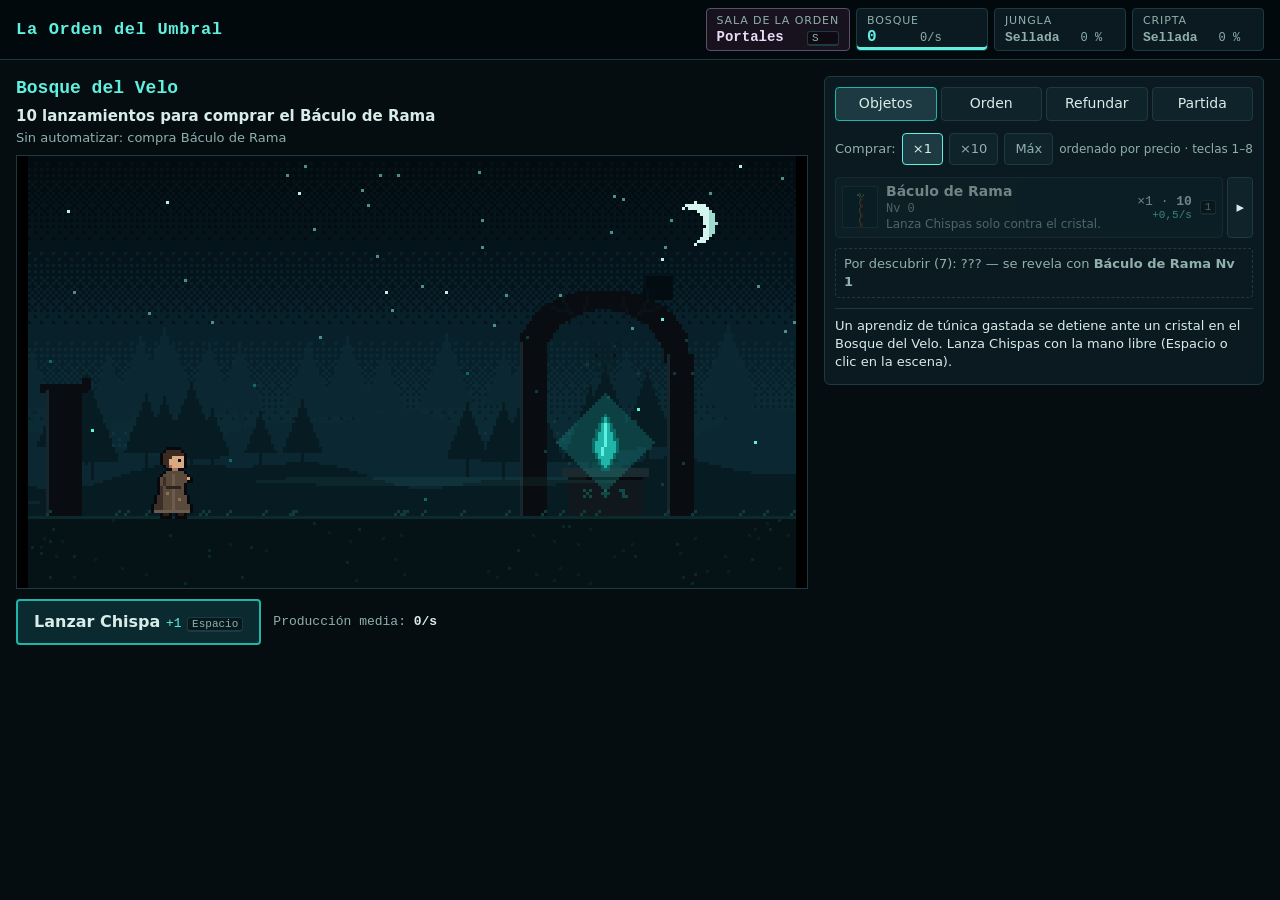
==== index.html @ 301f7c84 "La Orden del Umbral v0.2 en curso" ====
<!doctype html>
<html lang="es">
<head>
  <meta charset="utf-8">
  <meta name="viewport" content="width=device-width, initial-scale=1">
  <title>La Orden del Umbral</title>
  <link rel="stylesheet" href="css/style.css">
  <script defer src="js/config.js"></script>
  <script defer src="js/sim.js"></script>
  <script defer src="js/save.js"></script>
  <script defer src="js/art.js"></script>
  <script defer src="js/scene.js"></script>
  <script defer src="js/ui.js"></script>
  <script defer src="js/main.js"></script>
</head>
<body>
  <a class="skip" href="#shop">Saltar a la tienda</a>
  <header class="topbar">
    <h1 class="title">La Orden del Umbral</h1>
    <nav class="balances" aria-label="Vistas y saldos">
      <button type="button" class="bal bal-room" id="btn-room" aria-pressed="false">
        <span class="bal-name">Sala de la Orden</span><span class="bal-mana">Portales</span><kbd>S</kbd>
      </button>
      <button type="button" class="bal bal-forest" id="bal-forest"><span class="bal-name">Bosque</span><span class="bal-mana" id="mana-forest">0</span><span class="bal-rate" id="rate-forest">0/s</span></button>
      <button type="button" class="bal bal-jungle" id="bal-jungle"><span class="bal-name">Jungla</span><span class="bal-mana" id="mana-jungle">Sellada</span><span class="bal-rate" id="rate-jungle"></span></button>
      <button type="button" class="bal bal-crypt" id="bal-crypt"><span class="bal-name">Cripta</span><span class="bal-mana" id="mana-crypt">Sellada</span><span class="bal-rate" id="rate-crypt"></span></button>
      <div class="bal bal-echoes" id="bal-echoes" hidden><span class="bal-name">Ecos</span><span class="bal-mana" id="echoes">0</span></div>
    </nav>
  </header>

  <div class="notice" id="notice" hidden></div>

  <section class="room" id="room" hidden aria-label="Sala de la Orden">
    <div class="room-head">
      <h2>Sala de la Orden</h2>
      <p class="muted">Tus magos trabajan a la vez. Pulsa un portal para entrar en su zona; las compras se hacen dentro.</p>
    </div>
    <div class="portals" id="portals"></div>
  </section>

  <main class="layout" id="detail">
    <section class="stage" aria-label="Escena">
      <div class="zone-head">
        <h2 id="zone-name">Bosque del Velo</h2>
        <p class="goal" id="goal" aria-live="polite"></p>
        <p class="goal-sub" id="goal-sub"></p>
      </div>
      <div class="scene-wrap" id="scene-wrap">
        <canvas id="scene" width="256" height="144" tabindex="0" aria-label="Escena del juego. Pulsa Espacio para lanzar."></canvas>
        <div class="overlay" id="overlay" aria-hidden="true"></div>
        <div class="banner" id="banner" role="status" hidden></div>
        <button type="button" class="anomaly-btn" id="anomaly-btn" hidden>Disipar anomalía (A)</button>
      </div>
      <div class="stage-controls">
        <button type="button" class="cast" id="cast"><span id="cast-label">Lanzar Chispa</span> <small id="cast-gain">+1</small> <kbd>Espacio</kbd></button>
        <div class="zone-stats" id="zone-stats"></div>
      </div>
    </section>

    <aside class="shop" id="shop" aria-label="Tienda y opciones">
      <div class="tabs" role="tablist">
        <button type="button" role="tab" class="tab" data-panel="items" aria-selected="true">Objetos</button>
        <button type="button" role="tab" class="tab" data-panel="order" aria-selected="false">Orden</button>
        <button type="button" role="tab" class="tab" data-panel="prestige" aria-selected="false">Refundar</button>
        <button type="button" role="tab" class="tab" data-panel="game" aria-selected="false">Partida</button>
      </div>
      <div class="panel" id="panel-items" role="tabpanel">
        <div class="amounts" role="group" aria-label="Cantidad a comprar (tecla C)">
          <span>Comprar:</span>
          <button type="button" class="amt" data-amt="1">×1</button>
          <button type="button" class="amt" data-amt="10">×10</button>
          <button type="button" class="amt" data-amt="max">Máx</button>
          <span class="muted small">ordenado por precio · teclas 1–8</span>
        </div>
        <div id="items" class="items"></div>
      </div>
      <div class="panel" id="panel-order" role="tabpanel" hidden></div>
      <div class="panel" id="panel-prestige" role="tabpanel" hidden></div>
      <div class="panel" id="panel-game" role="tabpanel" hidden>
        <h3>Guardado</h3>
        <p class="muted" id="save-status">La partida se guarda sola en este navegador.</p>
        <div class="row">
          <button type="button" id="btn-save">Guardar ahora</button>
          <button type="button" id="btn-export">Exportar JSON</button>
          <button type="button" id="btn-copy">Copiar al portapapeles</button>
        </div>
        <div class="row" id="backup-row" hidden>
          <span class="muted">Copia de tu guardado v0.1 previa a la actualización:</span>
          <button type="button" id="btn-backup">Exportar copia v0.1</button>
        </div>
        <label class="block" for="import-text">Importar partida (pega el JSON o elige un archivo):</label>
        <textarea id="import-text" rows="4" spellcheck="false"></textarea>
        <div class="row">
          <input type="file" id="import-file" accept=".json,application/json">
          <button type="button" id="btn-import">Validar e importar</button>
        </div>
        <p class="muted" id="import-msg" role="status"></p>
        <h3>Accesibilidad</h3>
        <label class="check"><input type="checkbox" id="opt-reduced"> Movimiento reducido</label>
        <h3>Teclado</h3>
        <ul class="keys">
          <li><kbd>Espacio</kbd> lanzar con la mano libre (Chispa, marca de raíz, sello)</li>
          <li><kbd>1</kbd>–<kbd>8</kbd> comprar la entrada con ese número (se ve en cada fila)</li>
          <li><kbd>C</kbd> cambiar cantidad (×1 / ×10 / Máx)</li>
          <li><kbd>Z</kbd> siguiente zona · <kbd>S</kbd> Sala de la Orden</li>
          <li><kbd>A</kbd> disipar anomalía</li>
        </ul>
        <h3>Empezar desde cero</h3>
        <p class="muted">Distinto de refundar: borra también los Ecos y los talentos.</p>
        <button type="button" class="danger" id="btn-wipe">Empezar desde cero…</button>
      </div>
      <div class="log" id="log" aria-live="polite"></div>
    </aside>
  </main>

  <dialog id="modal">
    <form method="dialog">
      <div id="modal-body"></div>
      <div class="row modal-actions" id="modal-actions"></div>
    </form>
  </dialog>
  <noscript>Este juego necesita JavaScript.</noscript>
</body>
</html>
---- css/style.css ----
/* La Orden del Umbral — estilos (sin fuentes remotas) */
:root {
  --bg: #050d11; --panel: #0b1a20; --panel2: #0f232b; --line: #1d3a42;
  --text: #d8ece8; --muted: #8fb0ab;
  --teal: #5ff0e0; --teal-d: #1fb5a8; --amber: #f0a63a; --amber-l: #ffd98a; --acid: #b6f03a; --acid-d: #5f8f1a;
  --violet: #3a2850; --danger: #ff7a6b; --focus: #ffe27a;
  --accent: var(--teal); --accent-d: var(--teal-d);
  --mono: ui-monospace, "Cascadia Mono", Consolas, "Courier New", monospace;
  --sans: system-ui, "Segoe UI", Roboto, sans-serif;
}
* { box-sizing: border-box; }
[hidden] { display: none !important; }
html, body { margin: 0; }
body { background: var(--bg); color: var(--text); font: 15px/1.4 var(--sans); min-height: 100vh; }
body.zone-crypt { --panel: #160f20; --panel2: #1d1429; --line: #3a2850; --accent: var(--amber-l); --accent-d: var(--amber); }
body.zone-jungle { --panel: #0b170c; --panel2: #102010; --line: #24401e; --accent: var(--acid); --accent-d: var(--acid-d); }
button, input, textarea, select { font: inherit; color: inherit; }
button { background: var(--panel2); border: 1px solid var(--line); border-radius: 4px; padding: 6px 10px; cursor: pointer; }
button:hover:not(:disabled) { border-color: var(--accent-d); }
button:disabled { opacity: .5; cursor: not-allowed; }
:focus-visible { outline: 3px solid var(--focus); outline-offset: 2px; }
kbd { font: 11px var(--mono); border: 1px solid var(--line); border-bottom-width: 2px; border-radius: 3px; padding: 0 4px; background: #0006; color: var(--muted); }
.skip { position: absolute; left: -999px; top: 0; background: var(--focus); color: #000; padding: 6px; z-index: 50; }
.skip:focus { left: 8px; }
.muted { color: var(--muted); }
.small { font-size: 12px; }
.row { display: flex; flex-wrap: wrap; gap: 8px; align-items: center; margin: 6px 0; }
.block { display: block; margin-top: 10px; }
h3 { font-size: 14px; margin: 16px 0 6px; color: var(--accent); letter-spacing: .03em; }

/* Barra superior: vista y saldos siempre visibles */
.topbar { position: sticky; top: 0; z-index: 20; display: flex; flex-wrap: wrap; align-items: center; gap: 8px 16px; padding: 8px 16px; background: #03090cf2; border-bottom: 1px solid #1d3a42; }
.title { font-size: 17px; margin: 0; color: var(--teal); font-family: var(--mono); letter-spacing: .04em; }
.balances { display: flex; flex-wrap: wrap; gap: 6px; flex: 1; justify-content: flex-end; }
.bal { display: grid; grid-template-columns: auto auto; column-gap: 8px; align-items: baseline; padding: 4px 10px; border-radius: 4px; text-align: left; min-width: 132px; background: #0b1a20; border: 1px solid #1d3a42; }
.bal-name { grid-column: 1 / 3; font-size: 11px; text-transform: uppercase; letter-spacing: .08em; color: var(--muted); }
.bal-mana { font: 600 16px var(--mono); }
.bal-rate { font: 12px var(--mono); color: var(--muted); }
.bal-forest .bal-mana { color: var(--teal); }
.bal-jungle .bal-mana { color: var(--acid); }
.bal-crypt .bal-mana { color: var(--amber-l); }
.bal-room { border-color: #5b4f6a; background: #17121e; }
.bal-room .bal-mana { color: #e8dcf8; font-size: 14px; }
.bal-room[aria-pressed="true"] { box-shadow: inset 0 -3px 0 #e8dcf8; }
.bal-echoes { border: 1px solid #5b3f80; background: #1d1430; min-width: 0; }
.bal-echoes .bal-mana { color: #e6b8ff; }
.bal-forest.active { box-shadow: inset 0 -3px 0 var(--teal); }
.bal-jungle.active { box-shadow: inset 0 -3px 0 var(--acid); }
.bal-crypt.active { box-shadow: inset 0 -3px 0 var(--amber); }
.bal.locked .bal-mana { color: var(--muted); font-size: 13px; }
.notice { margin: 8px 16px 0; padding: 8px 12px; border: 1px solid var(--amber); background: #2a1a08; color: var(--amber-l); border-radius: 4px; }

/* Sala de la Orden */
.room { padding: 12px 16px 24px; max-width: 1500px; margin: 0 auto;
  background-color: #0c0a10;
  background-image: linear-gradient(#ffffff06 1px, transparent 1px), linear-gradient(90deg, #ffffff05 1px, transparent 1px), linear-gradient(#0c0a10, #16121c);
  background-size: 48px 24px, 48px 24px, 100% 100%; min-height: calc(100vh - 60px); }
.room-head h2 { margin: 4px 0; font: 600 18px var(--mono); color: #e8dcf8; }
.portals { display: grid; gap: 16px; grid-template-columns: repeat(auto-fit, minmax(300px, 1fr)); margin-top: 12px; align-items: start; }
.portals[data-count="1"] { grid-template-columns: minmax(300px, 1fr); }
.portal { background: #141019; border: 1px solid #2a2430; border-radius: 6px; padding: 8px; text-align: center; }
.portal-btn { padding: 0; border: 0; background: none; display: block; width: 100%; line-height: 0; cursor: pointer; }
.portal-btn:hover .portal-cv { filter: brightness(1.12); }
.portal-cv { image-rendering: pixelated; image-rendering: crisp-edges; display: block; margin: 0 auto; }
.portal-info { text-align: left; padding: 6px 4px 0; }
.portal-info h3 { margin: 0 0 2px; font: 600 15px var(--mono); }
.portal-forest h3 { color: var(--teal); }
.portal-jungle h3 { color: var(--acid); }
.portal-crypt h3 { color: var(--amber-l); }
.portal-info p { margin: 1px 0; font-size: 13px; color: var(--muted); }
.portal-info p b { color: var(--text); font-family: var(--mono); }
.portal-locked { display: flex; align-items: center; min-height: 120px; border-style: dashed; }
.portal-sealed p { margin: 4px 0; color: var(--muted); font-size: 13px; text-align: left; }
@media (max-width: 700px) { .portals { grid-template-columns: 1fr; } }

/* Vista detallada: escena junto a la tienda */
.layout { display: grid; grid-template-columns: minmax(0, 1fr) minmax(340px, 440px); gap: 16px; padding: 16px; max-width: 1500px; margin: 0 auto; align-items: start; }
@media (max-width: 960px) {
  .layout { grid-template-columns: minmax(0, 1fr); padding: 12px 16px; }
  .zone-stats { min-width: 0; }
  .tab { font-size: 13px; padding: 6px 2px; }
  .banner { font-size: 12px; padding: 4px 8px; top: 4%; }
  .floater { font-size: 11px; }
  .floater.big { font-size: 13px; }
}
@media (max-width: 700px) {
  .bal { min-width: 0; flex: 1 1 40%; }
  .title { font-size: 15px; width: 100%; }
}
.stage, .shop { min-width: 0; }
.zone-head h2 { margin: 0; font-size: 18px; font-family: var(--mono); color: var(--accent); }
.goal { margin: 4px 0 0; font-weight: 600; }
.goal-sub { margin: 2px 0 8px; color: var(--muted); font-size: 13px; min-height: 1.4em; }
.scene-wrap { position: relative; width: 100%; line-height: 0; background: #000; border: 1px solid var(--line); }
#scene { display: block; margin: 0 auto; image-rendering: pixelated; image-rendering: crisp-edges; cursor: pointer; }
.overlay { position: absolute; inset: 0; pointer-events: none; overflow: hidden; line-height: 1.2; }
.floater { position: absolute; transform: translate(-50%, 0); font: 700 14px var(--mono); color: var(--teal); text-shadow: 0 1px 0 #000, 0 0 4px #000; animation: rise 1.4s ease-out forwards; white-space: nowrap; }
.floater.big { font-size: 17px; }
.floater.amber { color: var(--amber-l); }
.floater.teal { color: var(--teal); }
.floater.acid { color: var(--acid); }
.floater.violet { color: #e6b8ff; }
@keyframes rise { from { opacity: 1; margin-top: 0; } 70% { opacity: 1; } to { opacity: 0; margin-top: -28px; } }
.banner { position: absolute; left: 50%; top: 8%; transform: translateX(-50%); background: #000c; border: 1px solid var(--accent-d); color: var(--text); padding: 8px 14px; font: 600 15px/1.3 var(--sans); text-align: center; border-radius: 4px; max-width: 90%; }
.banner strong { color: var(--accent); }
.anomaly-btn { position: absolute; right: 8px; bottom: 8px; line-height: 1.2; background: #2b1846; border-color: #b57bff; color: #f0dcff; }
.stage-controls { display: flex; flex-wrap: wrap; gap: 12px; align-items: center; margin-top: 10px; }
.cast { font-size: 16px; font-weight: 600; padding: 10px 16px; border: 2px solid var(--accent-d); background: #0b2a2f; }
body.zone-crypt .cast { background: #2a1a10; }
body.zone-jungle .cast { background: #14260c; }
.cast small { font: 13px var(--mono); color: var(--accent); }
.zone-stats { font: 13px/1.5 var(--mono); color: var(--muted); flex: 1; min-width: 240px; }
.zone-stats b { color: var(--text); font-weight: 600; }

/* Tienda */
.shop { background: var(--panel); border: 1px solid var(--line); border-radius: 6px; padding: 10px; position: sticky; top: 64px; max-height: calc(100vh - 76px); overflow: auto; }
@media (max-width: 960px) { .shop { position: static; max-height: none; } }
.tabs { display: flex; gap: 4px; margin-bottom: 8px; }
.tab { flex: 1; padding: 6px 4px; font-size: 14px; }
.tab[aria-selected="true"] { background: var(--line); border-color: var(--accent-d); }
.tab .dot { display: inline-block; width: 7px; height: 7px; border-radius: 50%; background: var(--amber); margin-left: 4px; vertical-align: middle; }
.amounts { display: flex; flex-wrap: wrap; align-items: center; gap: 6px; margin-bottom: 8px; font-size: 13px; color: var(--muted); position: sticky; top: -10px; background: var(--panel); padding: 4px 0; z-index: 2; }
.amt[aria-pressed="true"] { background: var(--line); border-color: var(--accent); color: var(--text); }

.items { display: flex; flex-direction: column; gap: 4px; }
.irow { display: grid; grid-template-columns: 1fr auto; gap: 0 4px; }
.irow .buy { display: grid; grid-template-columns: 36px minmax(0, 1fr) auto auto; gap: 8px; align-items: center; text-align: left; padding: 4px 6px; }
.irow .buy.ok { border-color: var(--accent-d); }
.irow.done .buy { opacity: .6; }
.irow .icon { width: 36px; height: 42px; image-rendering: pixelated; background: #000; border: 1px solid var(--line); }
.irow .nm { display: flex; flex-direction: column; min-width: 0; }
.irow .name { font-weight: 600; font-size: 14px; }
.irow .lvl { font: 12px var(--mono); color: var(--muted); }
.irow .eff { font-size: 12px; color: var(--muted); overflow: hidden; text-overflow: ellipsis; white-space: nowrap; }
.irow .price { display: flex; flex-direction: column; align-items: flex-end; text-align: right; }
.irow .cost { font: 13px var(--mono); }
.irow .gain { font: 11px var(--mono); color: var(--accent); max-width: 160px; }
.irow .key { align-self: center; }
.irow .more { padding: 4px 8px; }
.irow .detail { grid-column: 1 / 3; font-size: 13px; background: #0006; border-left: 3px solid var(--accent-d); padding: 4px 8px; margin: 2px 0 4px; }
.irow .detail p { margin: 3px 0; }
.next { color: var(--amber-l); }
.discover { font-size: 13px; color: var(--muted); border: 1px dashed var(--line); padding: 6px 8px; border-radius: 4px; margin: 6px 0 0; }
.pay-forest { color: var(--teal) !important; }
.pay-jungle { color: var(--acid) !important; }
.pay-crypt { color: var(--amber-l) !important; }

.card { background: var(--panel2); border: 1px solid var(--line); border-radius: 5px; padding: 8px; margin-bottom: 8px; }
.card.locked { opacity: .75; }
.card h4 { margin: 0; font-size: 15px; display: flex; justify-content: space-between; gap: 6px; }
.card h4 .lvl { font: 13px var(--mono); color: var(--muted); }
.card .eff { font-size: 13px; color: var(--muted); margin: 2px 0; }
.card .next { font-size: 13px; margin: 2px 0 4px; }
.buy.wide { display: flex; justify-content: space-between; align-items: center; width: 100%; gap: 8px; }
.buy.wide .cost { font: 600 14px var(--mono); }
.buy.wide .pay, .buy.wide .gain { font-size: 11px; color: var(--muted); }
.buy.ok { border-color: var(--accent-d); }
.explain { font-size: 13px; background: #0006; border-left: 3px solid var(--accent-d); padding: 6px 8px; margin: 4px 0 6px; }
.list { margin: 4px 0; padding-left: 18px; font-size: 13px; }
.bar { height: 6px; background: #0008; border-radius: 3px; overflow: hidden; }
.bar i { display: block; height: 100%; background: #b57bff; }
.big-num { font: 700 22px var(--mono); color: #e6b8ff; }
.danger { border-color: var(--danger); color: var(--danger); }
.primary { border: 2px solid #b57bff; background: #2b1846; font-weight: 600; padding: 8px 14px; }
.check { display: flex; gap: 8px; align-items: center; }
.keys { margin: 0; padding-left: 18px; font-size: 13px; color: var(--muted); }
textarea { width: 100%; background: #0008; border: 1px solid var(--line); border-radius: 4px; font: 12px var(--mono); padding: 6px; }
.log { margin-top: 10px; border-top: 1px solid var(--line); padding-top: 6px; font-size: 13px; max-height: 160px; overflow: auto; }
.log p { margin: 2px 0; color: var(--muted); }
.log p:first-child { color: var(--text); }
dialog { background: #0b1a20; color: var(--text); border: 1px solid #1d3a42; border-radius: 6px; max-width: min(580px, calc(100vw - 32px)); padding: 16px; }
dialog::backdrop { background: #000a; }
dialog h2 { margin-top: 0; font-size: 18px; color: var(--teal); }
.modal-actions { justify-content: flex-end; margin-top: 14px; }
body.reduced .floater { animation: fade 1s ease-out forwards; }
@keyframes fade { from { opacity: 1; } to { opacity: 0; } }
@media (max-width: 700px) {
  .irow .buy { grid-template-columns: 30px minmax(0, 1fr) auto; }
  .irow .icon { width: 30px; height: 35px; }
  .irow .key, .irow .eff { display: none; }
  .irow .gain { max-width: 130px; }
}
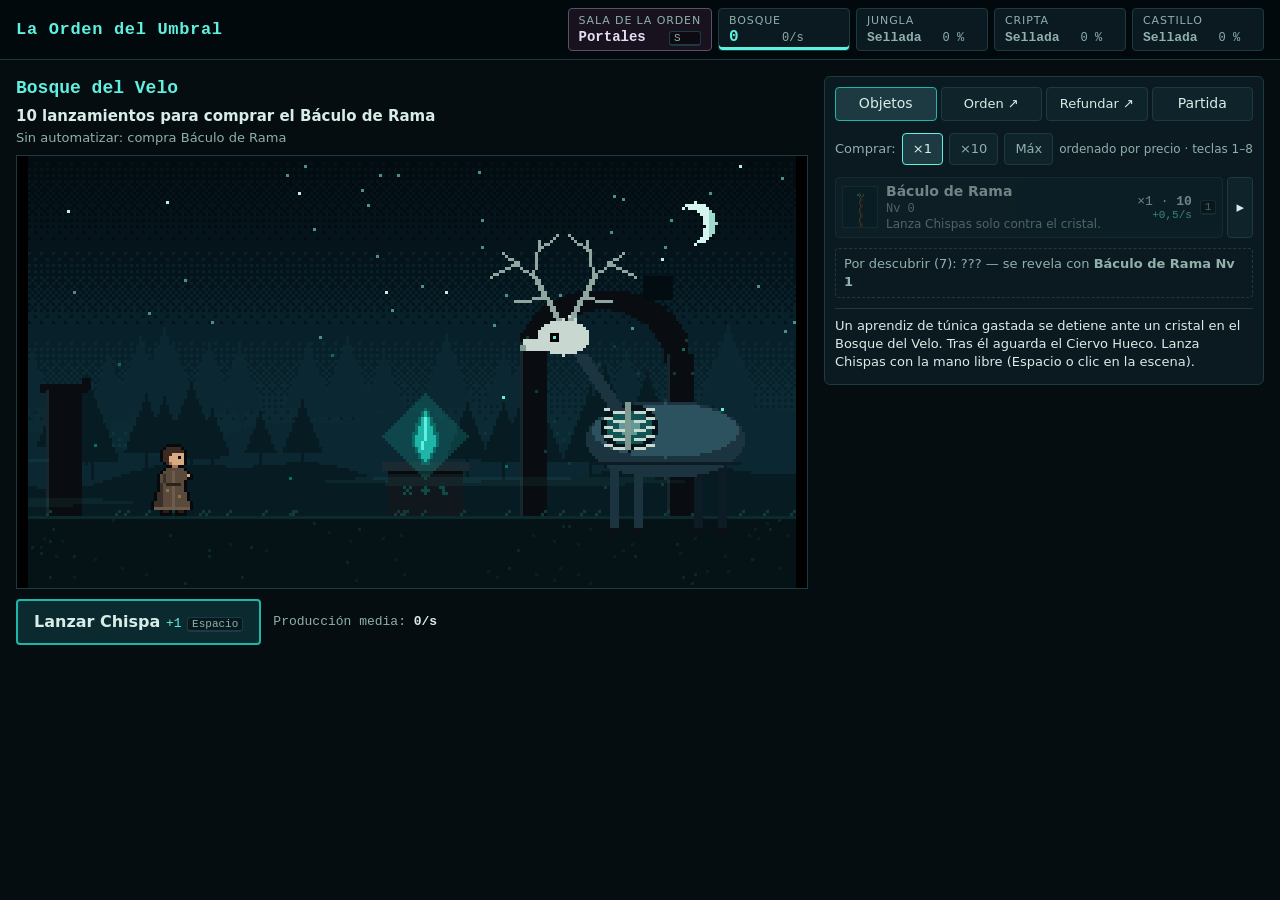
==== commit 7cee8efb: "La Orden del Umbral v0.3" ====
--- a/index.html
+++ b/index.html
@@ -9,109 +9,139 @@
   <script defer src="js/sim.js"></script>
   <script defer src="js/save.js"></script>
   <script defer src="js/art.js"></script>
+  <script defer src="js/bosses.js"></script>
   <script defer src="js/scene.js"></script>
   <script defer src="js/ui.js"></script>
   <script defer src="js/main.js"></script>
 </head>
 <body>
-  <a class="skip" href="#shop">Saltar a la tienda</a>
+  <a class="skip" href="#main-content">Saltar al contenido</a>
   <header class="topbar">
     <h1 class="title">La Orden del Umbral</h1>
-    <nav class="balances" aria-label="Vistas y saldos">
+    <nav class="balances" id="balances" aria-label="Vistas y saldos">
       <button type="button" class="bal bal-room" id="btn-room" aria-pressed="false">
-        <span class="bal-name">Sala de la Orden</span><span class="bal-mana">Portales</span><kbd>S</kbd>
+        <span class="bal-name">Sala de la Orden</span><span class="bal-mana" id="room-label">Portales</span><kbd>S</kbd>
       </button>
-      <button type="button" class="bal bal-forest" id="bal-forest"><span class="bal-name">Bosque</span><span class="bal-mana" id="mana-forest">0</span><span class="bal-rate" id="rate-forest">0/s</span></button>
-      <button type="button" class="bal bal-jungle" id="bal-jungle"><span class="bal-name">Jungla</span><span class="bal-mana" id="mana-jungle">Sellada</span><span class="bal-rate" id="rate-jungle"></span></button>
-      <button type="button" class="bal bal-crypt" id="bal-crypt"><span class="bal-name">Cripta</span><span class="bal-mana" id="mana-crypt">Sellada</span><span class="bal-rate" id="rate-crypt"></span></button>
+      <!-- los saldos de cada zona se generan desde config.js -->
       <div class="bal bal-echoes" id="bal-echoes" hidden><span class="bal-name">Ecos</span><span class="bal-mana" id="echoes">0</span></div>
     </nav>
   </header>
 
   <div class="notice" id="notice" hidden></div>
 
-  <section class="room" id="room" hidden aria-label="Sala de la Orden">
-    <div class="room-head">
-      <h2>Sala de la Orden</h2>
-      <p class="muted">Tus magos trabajan a la vez. Pulsa un portal para entrar en su zona; las compras se hacen dentro.</p>
-    </div>
-    <div class="portals" id="portals"></div>
-  </section>
-
-  <main class="layout" id="detail">
-    <section class="stage" aria-label="Escena">
-      <div class="zone-head">
-        <h2 id="zone-name">Bosque del Velo</h2>
-        <p class="goal" id="goal" aria-live="polite"></p>
-        <p class="goal-sub" id="goal-sub"></p>
+  <div id="main-content">
+    <section class="room" id="room" hidden aria-label="Sala de la Orden">
+      <div class="room-head">
+        <h2>Sala de la Orden</h2>
+        <div class="room-tabs" role="tablist" aria-label="Espacios de la Sala">
+          <button type="button" role="tab" class="room-tab" id="tab-portals" data-room="portals" aria-selected="true" aria-controls="room-portals">Portales</button>
+          <button type="button" role="tab" class="room-tab" id="tab-table" data-room="table" aria-selected="false" aria-controls="room-table">Mesa Redonda <kbd>M</kbd></button>
+        </div>
+        <button type="button" class="ready-sign" id="ready-sign" hidden>✦ La Orden puede refundarse: ir a la Mesa</button>
+        <button type="button" class="back-btn" id="room-back" hidden></button>
       </div>
-      <div class="scene-wrap" id="scene-wrap">
-        <canvas id="scene" width="256" height="144" tabindex="0" aria-label="Escena del juego. Pulsa Espacio para lanzar."></canvas>
-        <div class="overlay" id="overlay" aria-hidden="true"></div>
-        <div class="banner" id="banner" role="status" hidden></div>
-        <button type="button" class="anomaly-btn" id="anomaly-btn" hidden>Disipar anomalía (A)</button>
+      <div id="room-portals" role="tabpanel" aria-labelledby="tab-portals">
+        <p class="muted small">Tus magos trabajan a la vez. Pulsa un portal para entrar en su zona; las compras de objetos se hacen dentro.</p>
+        <div class="portals" id="portals"></div>
       </div>
-      <div class="stage-controls">
-        <button type="button" class="cast" id="cast"><span id="cast-label">Lanzar Chispa</span> <small id="cast-gain">+1</small> <kbd>Espacio</kbd></button>
-        <div class="zone-stats" id="zone-stats"></div>
+      <div id="room-table" role="tabpanel" aria-labelledby="tab-table" hidden>
+        <div class="table-layout">
+          <div class="table-scene"><canvas id="table-cv" width="256" height="144" aria-label="Mesa Redonda con los magos despertados"></canvas>
+            <div class="echo-summary" id="echo-summary" aria-live="polite"></div>
+          </div>
+          <div class="table-panels">
+            <nav class="table-nav" aria-label="Secciones de la Mesa">
+              <a href="#mesa-refundar">Refundar</a> · <a href="#mesa-orden">Mejoras de la Orden</a> · <a href="#mesa-talentos">Talentos</a> · <a href="#mesa-hazanas">Hazañas y dominios</a>
+            </nav>
+            <section id="mesa-refundar" aria-label="Refundar la Orden"></section>
+            <section id="mesa-orden" aria-label="Mejoras de la Orden"></section>
+            <section id="mesa-talentos" aria-label="Talentos permanentes"></section>
+            <section id="mesa-hazanas" aria-label="Hazañas y dominios"></section>
+          </div>
+        </div>
       </div>
     </section>
 
-    <aside class="shop" id="shop" aria-label="Tienda y opciones">
-      <div class="tabs" role="tablist">
-        <button type="button" role="tab" class="tab" data-panel="items" aria-selected="true">Objetos</button>
-        <button type="button" role="tab" class="tab" data-panel="order" aria-selected="false">Orden</button>
-        <button type="button" role="tab" class="tab" data-panel="prestige" aria-selected="false">Refundar</button>
-        <button type="button" role="tab" class="tab" data-panel="game" aria-selected="false">Partida</button>
-      </div>
-      <div class="panel" id="panel-items" role="tabpanel">
-        <div class="amounts" role="group" aria-label="Cantidad a comprar (tecla C)">
-          <span>Comprar:</span>
-          <button type="button" class="amt" data-amt="1">×1</button>
-          <button type="button" class="amt" data-amt="10">×10</button>
-          <button type="button" class="amt" data-amt="max">Máx</button>
-          <span class="muted small">ordenado por precio · teclas 1–8</span>
+    <main class="layout" id="detail">
+      <section class="stage" aria-label="Escena">
+        <div class="zone-head">
+          <h2 id="zone-name">Bosque del Velo</h2>
+          <p class="goal" id="goal" aria-live="polite"></p>
+          <p class="goal-sub" id="goal-sub"></p>
         </div>
-        <div id="items" class="items"></div>
-      </div>
-      <div class="panel" id="panel-order" role="tabpanel" hidden></div>
-      <div class="panel" id="panel-prestige" role="tabpanel" hidden></div>
-      <div class="panel" id="panel-game" role="tabpanel" hidden>
-        <h3>Guardado</h3>
-        <p class="muted" id="save-status">La partida se guarda sola en este navegador.</p>
-        <div class="row">
-          <button type="button" id="btn-save">Guardar ahora</button>
-          <button type="button" id="btn-export">Exportar JSON</button>
-          <button type="button" id="btn-copy">Copiar al portapapeles</button>
+        <div class="scene-wrap" id="scene-wrap">
+          <canvas id="scene" width="256" height="144" tabindex="0" aria-label="Escena del juego. Pulsa Espacio para lanzar."></canvas>
+          <div class="overlay" id="overlay" aria-hidden="true"></div>
+          <div class="banner" id="banner" role="status" hidden></div>
+          <button type="button" class="anomaly-btn" id="anomaly-btn" hidden>Disipar anomalía (A)</button>
         </div>
-        <div class="row" id="backup-row" hidden>
-          <span class="muted">Copia de tu guardado v0.1 previa a la actualización:</span>
-          <button type="button" id="btn-backup">Exportar copia v0.1</button>
+        <div class="stage-controls">
+          <button type="button" class="cast" id="cast"><span id="cast-label">Lanzar Chispa</span> <small id="cast-gain">+1</small> <kbd>Espacio</kbd></button>
+          <div class="zone-stats" id="zone-stats"></div>
         </div>
-        <label class="block" for="import-text">Importar partida (pega el JSON o elige un archivo):</label>
-        <textarea id="import-text" rows="4" spellcheck="false"></textarea>
-        <div class="row">
-          <input type="file" id="import-file" accept=".json,application/json">
-          <button type="button" id="btn-import">Validar e importar</button>
+      </section>
+
+      <aside class="shop" id="shop" aria-label="Tienda y opciones">
+        <div class="tabs" role="tablist">
+          <button type="button" role="tab" class="tab" data-panel="items" aria-selected="true">Objetos</button>
+          <button type="button" class="tab tab-link" data-table="mesa-orden">Orden ↗</button>
+          <button type="button" class="tab tab-link" data-table="mesa-refundar">Refundar ↗</button>
+          <button type="button" role="tab" class="tab" data-panel="game" aria-selected="false">Partida</button>
         </div>
-        <p class="muted" id="import-msg" role="status"></p>
-        <h3>Accesibilidad</h3>
-        <label class="check"><input type="checkbox" id="opt-reduced"> Movimiento reducido</label>
-        <h3>Teclado</h3>
-        <ul class="keys">
-          <li><kbd>Espacio</kbd> lanzar con la mano libre (Chispa, marca de raíz, sello)</li>
-          <li><kbd>1</kbd>–<kbd>8</kbd> comprar la entrada con ese número (se ve en cada fila)</li>
-          <li><kbd>C</kbd> cambiar cantidad (×1 / ×10 / Máx)</li>
-          <li><kbd>Z</kbd> siguiente zona · <kbd>S</kbd> Sala de la Orden</li>
-          <li><kbd>A</kbd> disipar anomalía</li>
-        </ul>
-        <h3>Empezar desde cero</h3>
-        <p class="muted">Distinto de refundar: borra también los Ecos y los talentos.</p>
-        <button type="button" class="danger" id="btn-wipe">Empezar desde cero…</button>
-      </div>
-      <div class="log" id="log" aria-live="polite"></div>
-    </aside>
-  </main>
+        <div class="panel" id="panel-items" role="tabpanel">
+          <div class="amounts" role="group" aria-label="Cantidad a comprar (tecla C)">
+            <span>Comprar:</span>
+            <button type="button" class="amt" data-amt="1">×1</button>
+            <button type="button" class="amt" data-amt="10">×10</button>
+            <button type="button" class="amt" data-amt="max">Máx</button>
+            <span class="muted small">ordenado por precio · teclas 1–8</span>
+          </div>
+          <div id="items" class="items"></div>
+        </div>
+        <div class="panel" id="panel-game" role="tabpanel" hidden>
+          <h3>Guardado</h3>
+          <p class="muted" id="save-status">La partida se guarda sola en este navegador.</p>
+          <div class="row">
+            <button type="button" id="btn-save">Guardar ahora</button>
+            <button type="button" id="btn-export">Exportar JSON</button>
+            <button type="button" id="btn-copy">Copiar al portapapeles</button>
+          </div>
+          <div class="row" id="backup-row" hidden>
+            <span class="muted">Copias previas a actualizar:</span>
+            <span id="backup-buttons"></span>
+          </div>
+          <label class="block" for="import-text">Importar partida (pega el JSON o elige un archivo):</label>
+          <textarea id="import-text" rows="4" spellcheck="false"></textarea>
+          <div class="row">
+            <input type="file" id="import-file" accept=".json,application/json">
+            <button type="button" id="btn-import">Validar e importar</button>
+          </div>
+          <p class="muted" id="import-msg" role="status"></p>
+          <h3>Accesibilidad</h3>
+          <label class="check"><input type="checkbox" id="opt-reduced"> Movimiento reducido</label>
+          <h3>Teclado</h3>
+          <ul class="keys">
+            <li><kbd>Espacio</kbd> lanzar con la mano libre</li>
+            <li><kbd>1</kbd>–<kbd>8</kbd> comprar la entrada con ese número (se ve en cada fila)</li>
+            <li><kbd>C</kbd> cambiar cantidad (×1 / ×10 / Máx)</li>
+            <li><kbd>Z</kbd> siguiente zona · <kbd>S</kbd> portales · <kbd>M</kbd> Mesa Redonda</li>
+            <li><kbd>A</kbd> disipar anomalía · <kbd>Esc</kbd> omitir la secuencia de refundación</li>
+          </ul>
+          <h3>Empezar desde cero</h3>
+          <p class="muted">Distinto de refundar: borra también los Ecos y los talentos.</p>
+          <button type="button" class="danger" id="btn-wipe">Empezar desde cero…</button>
+        </div>
+        <div class="log" id="log" aria-live="polite"></div>
+      </aside>
+    </main>
+  </div>
+
+  <div class="refound" id="refound" hidden role="dialog" aria-modal="true" aria-label="La Orden se refunda">
+    <h2 id="refound-title">La Orden se refunda</h2>
+    <div class="refound-portals" id="refound-portals"></div>
+    <p id="refound-text" aria-live="polite"></p>
+    <button type="button" class="primary" id="refound-skip">Omitir (Esc)</button>
+  </div>
 
   <dialog id="modal">
     <form method="dialog">
--- a/css/style.css
+++ b/css/style.css
@@ -180,3 +180,68 @@
   .irow .key, .irow .eff { display: none; }
   .irow .gain { max-width: 130px; }
 }
+
+/* ---------- v0.3: zonas nuevas ---------- */
+body.zone-castle { --panel: #101822; --panel2: #16202c; --line: #2f4a62; --accent: #ffb347; --accent-d: #ff6a1a; }
+body.zone-caverns { --panel: #160c0a; --panel2: #1e100c; --line: #4a2416; --accent: #bfe6ff; --accent-d: #7fb8e0; }
+body.zone-castle .cast { background: #2a140c; }
+body.zone-caverns .cast { background: #0c1a24; }
+.bal-castle .bal-mana { color: #ffb347; }
+.bal-caverns .bal-mana { color: #bfe6ff; }
+.bal-castle.active { box-shadow: inset 0 -3px 0 #ff6a1a; }
+.bal-caverns.active { box-shadow: inset 0 -3px 0 #7fb8e0; }
+.portal-castle h3 { color: #ffb347; }
+.portal-caverns h3 { color: #bfe6ff; }
+.pay-castle { color: #ffb347 !important; }
+.pay-caverns { color: #bfe6ff !important; }
+.floater.ember { color: #ffb347; }
+.floater.ice { color: #bfe6ff; }
+
+/* ---------- Sala: pestañas, señal de refundar, vuelta ---------- */
+.room-head { display: flex; flex-wrap: wrap; align-items: center; gap: 8px 14px; }
+.room-head h2 { margin: 0; }
+.room-tabs { display: flex; gap: 4px; }
+.room-tab { padding: 6px 12px; }
+.room-tab[aria-selected="true"] { background: #2a2234; border-color: #e8dcf8; }
+.ready-sign { border-color: #b57bff; background: #2b1846; color: #f0dcff; }
+.back-btn { margin-left: auto; }
+.portals { justify-content: center; }
+.portal { max-width: 100%; }
+
+/* ---------- Mesa Redonda ---------- */
+.table-layout { display: grid; grid-template-columns: minmax(0, 1fr) minmax(320px, 520px); gap: 16px; margin-top: 10px; align-items: start; }
+@media (max-width: 1000px) { .table-layout { grid-template-columns: minmax(0, 1fr); } }
+.table-scene { text-align: center; }
+#table-cv { image-rendering: pixelated; image-rendering: crisp-edges; border: 1px solid #2a2430; background: #0c0a10; max-width: 100%; }
+.echo-summary { text-align: left; background: #141019; border: 1px solid #2a2430; border-radius: 6px; padding: 8px 10px; margin-top: 8px; font-size: 14px; }
+.echo-summary p { margin: 3px 0; }
+.table-panels { background: #141019; border: 1px solid #2a2430; border-radius: 6px; padding: 10px; }
+.table-nav { font-size: 13px; color: var(--muted); }
+.table-nav a { color: #e8dcf8; }
+.table-panels section { scroll-margin-top: 80px; }
+.card .meta { font-size: 12px; color: var(--muted); margin: 2px 0; }
+.card .req { font-size: 12px; margin: 2px 0; color: #e6b8ff; }
+.card .tag { font-size: 10px; border: 1px solid #b57bff; border-radius: 3px; padding: 0 3px; color: #e6b8ff; font-weight: 400; }
+.card.advanced { border-color: #4a3a60; }
+.alt { color: #a0ffd8; }
+.tab-link { font-size: 13px; }
+
+/* ---------- Secuencia de refundación ---------- */
+.refound { position: fixed; inset: 0; z-index: 60; background: #050308ee; display: flex; flex-direction: column; align-items: center; justify-content: center; gap: 10px; padding: 16px; overflow: auto; }
+.refound h2 { margin: 0; font: 600 20px var(--mono); color: #e6b8ff; }
+.refound-portals { display: flex; flex-wrap: wrap; gap: 10px; justify-content: center; }
+.rf-cell { text-align: center; }
+.rf-cell canvas { image-rendering: pixelated; border: 2px solid #3a3244; display: block; max-width: 100%; }
+.rf-cell p { margin: 4px 0 0; font-size: 12px; color: var(--muted); }
+
+/* ---------- Notebook: pantallas bajas ---------- */
+@media (max-height: 820px) {
+  .topbar { padding: 4px 12px; }
+  .bal { padding: 2px 8px; min-width: 110px; }
+  .bal-mana { font-size: 14px; }
+  .title { font-size: 15px; }
+  .layout { padding: 10px 14px; gap: 12px; }
+  .goal-sub { margin-bottom: 4px; }
+  .room { padding: 8px 14px 16px; }
+}
+@media (max-width: 1180px) { .bal { min-width: 0; } .title { width: 100%; } }
